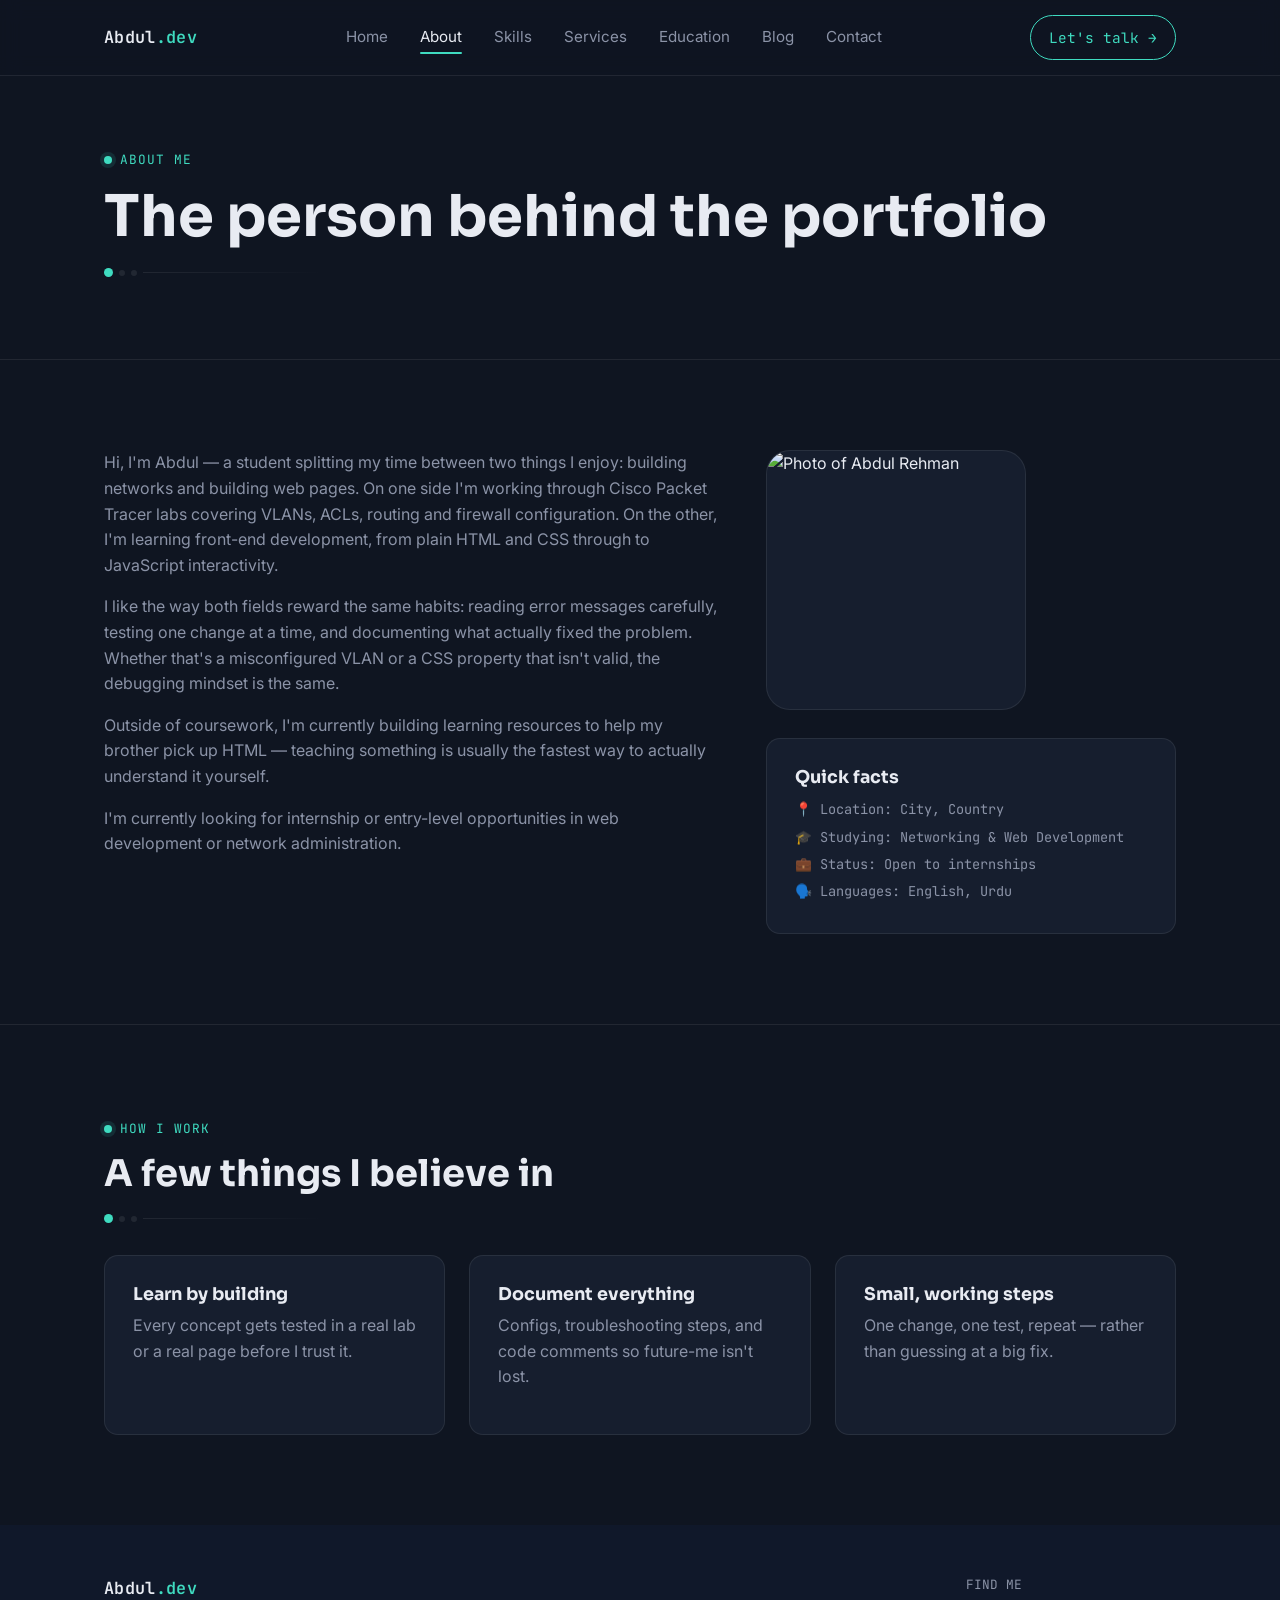
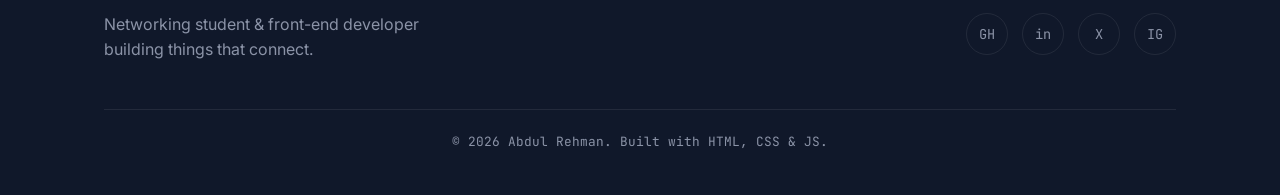
==== about.html @ 0da158cd "pasted the all code of "my protfolio" from claude now just modifcations left" ====
<!DOCTYPE html>
<html lang="en">
<head>
  <meta charset="UTF-8" />
  <meta name="viewport" content="width=device-width, initial-scale=1.0" />
  <title>About — Abdul Rehman</title>
  <meta name="description" content="TODO: short description of the about page" />
  <link rel="preconnect" href="https://fonts.googleapis.com" />
  <link href="https://fonts.googleapis.com/css2?family=Sora:wght@400;600;700;800&family=Inter:wght@400;500;600&family=JetBrains+Mono:wght@400;500&display=swap" rel="stylesheet" />
  <link rel="stylesheet" href="css/style.css" />
</head>
<body>

  <nav class="site-nav">
    <div class="container">
      <a href="index.html" class="logo">Abdul<span>.dev</span></a>
      <ul class="nav-links">
        <li><a href="index.html">Home</a></li>
        <li><a href="about.html">About</a></li>
        <li><a href="skills.html">Skills</a></li>
        <li><a href="services.html">Services</a></li>
        <li><a href="education.html">Education</a></li>
        <li><a href="blog.html">Blog</a></li>
        <li><a href="contact.html">Contact</a></li>
      </ul>
      <a href="contact.html" class="nav-cta">Let's talk →</a>
      <button class="nav-toggle" aria-label="Toggle menu">☰</button>
    </div>
  </nav>

  <header class="hero" style="padding:70px 0 50px;">
    <div class="container">
      <div class="eyebrow">About me</div>
      <!-- TODO: page heading -->
      <h1>The person behind the portfolio</h1>
      <div class="trace"><span></span><span></span><span></span></div>
    </div>
  </header>

  <section>
    <div class="container hero-grid" style="align-items:flex-start;">
      <div>
        <!-- TODO: replace with your real, longer bio (4–6 paragraphs) -->
        <p>
          Hi, I'm Abdul — a student splitting my time between two things I
          enjoy: building networks and building web pages. On one side I'm
          working through Cisco Packet Tracer labs covering VLANs, ACLs,
          routing and firewall configuration. On the other, I'm learning
          front-end development, from plain HTML and CSS through to
          JavaScript interactivity.
        </p>
        <p>
          I like the way both fields reward the same habits: reading error
          messages carefully, testing one change at a time, and documenting
          what actually fixed the problem. Whether that's a misconfigured
          VLAN or a CSS property that isn't valid, the debugging mindset is
          the same.
        </p>
        <p>
          <!-- TODO: mention hobbies, values, or what you're currently learning -->
          Outside of coursework, I'm currently building learning resources
          to help my brother pick up HTML — teaching something is usually
          the fastest way to actually understand it yourself.
        </p>
        <p>
          <!-- TODO: add a short "what I'm looking for" line -->
          I'm currently looking for internship or entry-level opportunities
          in web development or network administration.
        </p>
      </div>

      <div>
        <div class="hero-photo" style="justify-self:start;">
          <div class="frame" style="width:260px;height:260px;">
            <!-- TODO: replace with your photo -->
            <img src="https://placehold.co/500x500/161e2e/8b93a7?text=About+Photo" alt="Photo of Abdul Rehman" />
          </div>
        </div>
        <div class="card" style="margin-top:28px;">
          <h3>Quick facts</h3>
          <ul style="color:var(--text-muted);font-family:var(--font-mono);font-size:.85rem;line-height:2;">
            <!-- TODO: fill in your real details -->
            <li>📍 Location: <!-- TODO -->City, Country</li>
            <li>🎓 Studying: <!-- TODO -->Networking & Web Development</li>
            <li>💼 Status: <!-- TODO -->Open to internships</li>
            <li>🗣️ Languages: <!-- TODO -->English, Urdu</li>
          </ul>
        </div>
      </div>
    </div>
  </section>

  <!-- ============ VALUES / HOW I WORK ============ -->
  <section>
    <div class="container">
      <div class="section-head">
        <div class="eyebrow">How I work</div>
        <h2>A few things I believe in</h2>
        <div class="trace"><span></span><span></span><span></span></div>
      </div>
      <div class="grid grid-3">
        <!-- TODO: edit these to reflect your own working style -->
        <div class="card"><h3>Learn by building</h3><p>Every concept gets tested in a real lab or a real page before I trust it.</p></div>
        <div class="card"><h3>Document everything</h3><p>Configs, troubleshooting steps, and code comments so future-me isn't lost.</p></div>
        <div class="card"><h3>Small, working steps</h3><p>One change, one test, repeat — rather than guessing at a big fix.</p></div>
      </div>
    </div>
  </section>

  <footer>
    <div class="container">
      <div class="footer-grid">
        <div>
          <div class="logo">Abdul<span>.dev</span></div>
          <p style="max-width:32ch;margin-top:10px;">Networking student & front-end developer building things that connect.</p>
        </div>
        <div>
          <p style="color:var(--text-muted);font-family:var(--font-mono);font-size:.8rem;margin-bottom:10px;">FIND ME</p>
          <div class="social-list">
            <a href="#" aria-label="GitHub" target="_blank" rel="noopener">GH</a>
            <a href="#" aria-label="LinkedIn" target="_blank" rel="noopener">in</a>
            <a href="#" aria-label="Twitter / X" target="_blank" rel="noopener">X</a>
            <a href="#" aria-label="Instagram" target="_blank" rel="noopener">IG</a>
          </div>
        </div>
      </div>
      <p class="footer-note">© <span id="year"></span> Abdul Rehman. Built with HTML, CSS & JS.</p>
    </div>
  </footer>

  <script src="js/script.js"></script>
</body>
</html>
---- css/style.css ----
/* ============================================================
   PORTFOLIO STYLESHEET
   Theme: "Network Trace" — built for a networking + web dev student.
   Edit the CSS variables below to reskin the whole site in one place.
   ============================================================ */

:root {
  /* ---- Color tokens (edit these to change the whole palette) ---- */
  --bg: #0f1521;
  --bg-alt: #10182a;
  --surface: #161e2e;
  --surface-2: #1c2740;
  --border: rgba(255, 255, 255, 0.08);
  --text: #e8ebf2;
  --text-muted: #8b93a7;
  --accent: #3fdbc0;       /* cyan — primary accent (links, highlights) */
  --accent-2: #ffb454;     /* amber — secondary accent (tags, timeline) */
  --accent-soft: rgba(63, 219, 192, 0.12);
  --danger: #ff6b6b;

  /* ---- Type tokens ---- */
  --font-display: "Sora", "Segoe UI", sans-serif;
  --font-body: "Inter", "Segoe UI", sans-serif;
  --font-mono: "JetBrains Mono", "Courier New", monospace;

  /* ---- Layout tokens ---- */
  --max-width: 1120px;
  --radius: 14px;
  --radius-sm: 8px;
  --gap: 24px;
  --nav-height: 76px;
}

/* ---------------- Reset ---------------- */
*, *::before, *::after { box-sizing: border-box; }
html { scroll-behavior: smooth; }
body {
  margin: 0;
  background: var(--bg);
  color: var(--text);
  font-family: var(--font-body);
  line-height: 1.6;
  -webkit-font-smoothing: antialiased;
}
img { max-width: 100%; display: block; }
a { color: inherit; text-decoration: none; }
ul { list-style: none; margin: 0; padding: 0; }
h1, h2, h3, h4 { font-family: var(--font-display); line-height: 1.15; margin: 0 0 .5em; }
p { margin: 0 0 1em; color: var(--text-muted); }
:focus-visible { outline: 2px solid var(--accent); outline-offset: 3px; }

.container {
  max-width: var(--max-width);
  margin: 0 auto;
  padding: 0 24px;
}

.eyebrow {
  display: inline-flex;
  align-items: center;
  gap: 8px;
  font-family: var(--font-mono);
  font-size: 0.8rem;
  letter-spacing: 0.08em;
  text-transform: uppercase;
  color: var(--accent);
  margin-bottom: 14px;
}
.eyebrow::before {
  content: "";
  width: 8px; height: 8px;
  border-radius: 50%;
  background: var(--accent);
  box-shadow: 0 0 0 4px var(--accent-soft);
}

/* ---------------- Signature element: network trace divider ----------------
   A small horizontal "traceroute" line with node dots, used under section
   headers. This ties back to the networking/Cisco-lab side of the portfolio. */
.trace {
  display: flex;
  align-items: center;
  gap: 6px;
  width: 100%;
  max-width: 220px;
  margin: 18px 0 32px;
}
.trace span {
  width: 6px; height: 6px;
  border-radius: 50%;
  background: var(--border);
}
.trace span:nth-child(1) { background: var(--accent); width: 9px; height: 9px; }
.trace::after {
  content: "";
  flex: 1;
  height: 1px;
  background: linear-gradient(90deg, var(--border), transparent);
}

/* ---------------- Navigation ---------------- */
.site-nav {
  position: sticky;
  top: 0;
  z-index: 100;
  height: var(--nav-height);
  display: flex;
  align-items: center;
  background: rgba(15, 21, 33, 0.85);
  backdrop-filter: blur(10px);
  border-bottom: 1px solid var(--border);
}
.site-nav .container {
  display: flex;
  align-items: center;
  justify-content: space-between;
  width: 100%;
}
.logo {
  font-family: var(--font-mono);
  font-weight: 600;
  font-size: 1.05rem;
  letter-spacing: 0.02em;
}
.logo span { color: var(--accent); } /* e.g. name.dev> */

.nav-links {
  display: flex;
  gap: 32px;
  font-size: 0.95rem;
}
.nav-links a {
  color: var(--text-muted);
  position: relative;
  padding: 6px 0;
}
.nav-links a:hover, .nav-links a.active { color: var(--text); }
.nav-links a.active::after {
  content: "";
  position: absolute;
  left: 0; right: 0; bottom: -2px;
  height: 2px;
  background: var(--accent);
  border-radius: 2px;
}

.nav-cta {
  display: inline-flex;
  align-items: center;
  gap: 8px;
  padding: 10px 18px;
  border-radius: 999px;
  border: 1px solid var(--accent);
  color: var(--accent);
  font-size: 0.9rem;
  font-family: var(--font-mono);
  transition: background .2s, color .2s;
}
.nav-cta:hover { background: var(--accent); color: #06110f; }

.nav-toggle {
  display: none;
  background: none;
  border: 1px solid var(--border);
  border-radius: 8px;
  width: 40px; height: 40px;
  color: var(--text);
  font-size: 1.2rem;
  cursor: pointer;
}

/* ---------------- Buttons ---------------- */
.btn {
  display: inline-flex;
  align-items: center;
  gap: 10px;
  padding: 14px 26px;
  border-radius: 999px;
  font-family: var(--font-mono);
  font-size: 0.92rem;
  cursor: pointer;
  border: 1px solid transparent;
  transition: transform .15s ease, background .2s, color .2s, border-color .2s;
}
.btn:hover { transform: translateY(-2px); }
.btn-primary { background: var(--accent); color: #06110f; }
.btn-primary:hover { background: #57e6cd; }
.btn-outline { border-color: var(--border); color: var(--text); }
.btn-outline:hover { border-color: var(--accent); color: var(--accent); }

/* ---------------- Hero ---------------- */
.hero {
  position: relative;
  padding: 110px 0 90px;
  overflow: hidden;
  border-bottom: 1px solid var(--border);
}
.hero-grid {
  display: grid;
  grid-template-columns: 1.2fr 0.8fr;
  gap: 48px;
  align-items: center;
}
.hero h1 {
  font-size: clamp(2.4rem, 5vw, 3.6rem);
  margin-bottom: 18px;
}
.hero h1 .highlight { color: var(--accent); }
.hero p.lead { font-size: 1.1rem; max-width: 46ch; }
.hero-actions { display: flex; gap: 16px; margin-top: 32px; flex-wrap: wrap; }

.hero-photo {
  position: relative;
  justify-self: center;
}
.hero-photo .frame {
  width: 300px; height: 300px;
  border-radius: 24px;
  overflow: hidden;
  border: 1px solid var(--border);
  background: var(--surface);
  position: relative;
}
.hero-photo img { width: 100%; height: 100%; object-fit: cover; }
.hero-photo .node-dot {
  position: absolute;
  width: 12px; height: 12px;
  border-radius: 50%;
  background: var(--accent-2);
  box-shadow: 0 0 0 6px rgba(255,180,84,.15);
}
.hero-photo .node-dot.d1 { top: -6px; right: 30px; }
.hero-photo .node-dot.d2 { bottom: 20px; left: -6px; background: var(--accent); box-shadow: 0 0 0 6px var(--accent-soft); }

.hero-tags {
  display: flex;
  gap: 10px;
  flex-wrap: wrap;
  margin-top: 26px;
}
.hero-tags span {
  font-family: var(--font-mono);
  font-size: 0.78rem;
  padding: 6px 12px;
  border-radius: 999px;
  border: 1px solid var(--border);
  color: var(--text-muted);
}

/* ---------------- Sections ---------------- */
section { padding: 90px 0; border-bottom: 1px solid var(--border); }
section:last-of-type { border-bottom: none; }
.section-head { max-width: 640px; margin-bottom: 20px; }
.section-head h2 { font-size: clamp(1.7rem, 3vw, 2.3rem); }

/* ---------------- Cards / grids ---------------- */
.grid {
  display: grid;
  gap: var(--gap);
}
.grid-2 { grid-template-columns: repeat(2, 1fr); }
.grid-3 { grid-template-columns: repeat(3, 1fr); }
.grid-4 { grid-template-columns: repeat(4, 1fr); }

.card {
  background: var(--surface);
  border: 1px solid var(--border);
  border-radius: var(--radius);
  padding: 28px;
  transition: border-color .2s, transform .2s;
}
.card:hover { border-color: var(--accent); transform: translateY(-4px); }
.card .icon {
  width: 44px; height: 44px;
  border-radius: 10px;
  background: var(--accent-soft);
  color: var(--accent);
  display: flex; align-items: center; justify-content: center;
  font-family: var(--font-mono);
  margin-bottom: 18px;
}
.card h3 { font-size: 1.1rem; }

/* ---------------- Skills ---------------- */
.skill-row {
  display: flex;
  justify-content: space-between;
  align-items: center;
  gap: 16px;
  margin-bottom: 22px;
  font-family: var(--font-mono);
  font-size: 0.9rem;
}
.skill-bar-track {
  flex: 1;
  height: 8px;
  border-radius: 999px;
  background: var(--surface-2);
  overflow: hidden;
}
.skill-bar-fill {
  height: 100%;
  border-radius: 999px;
  background: linear-gradient(90deg, var(--accent), var(--accent-2));
}
.tool-pill {
  font-family: var(--font-mono);
  font-size: 0.82rem;
  padding: 8px 14px;
  border-radius: 999px;
  border: 1px solid var(--border);
  color: var(--text-muted);
}

/* ---------------- Timeline (education) ---------------- */
.timeline { position: relative; margin-left: 10px; }
.timeline::before {
  content: "";
  position: absolute;
  left: 5px; top: 0; bottom: 0;
  width: 1px;
  background: var(--border);
}
.timeline-item {
  position: relative;
  padding-left: 34px;
  margin-bottom: 40px;
}
.timeline-item::before {
  content: "";
  position: absolute;
  left: 0; top: 4px;
  width: 11px; height: 11px;
  border-radius: 50%;
  background: var(--bg);
  border: 2px solid var(--accent);
}
.timeline-item .when {
  font-family: var(--font-mono);
  font-size: 0.82rem;
  color: var(--accent-2);
}

/* ---------------- Blog / articles ---------------- */
.post-card img { border-radius: var(--radius-sm) var(--radius-sm) 0 0; aspect-ratio: 16/10; object-fit: cover; }
.post-card { padding: 0; overflow: hidden; }
.post-card .post-body { padding: 22px; }
.post-meta {
  font-family: var(--font-mono);
  font-size: 0.78rem;
  color: var(--text-muted);
  margin-bottom: 10px;
}

/* ---------------- Contact / forms ---------------- */
.contact-grid { grid-template-columns: 1fr 1fr; align-items: start; }
.field { margin-bottom: 18px; }
.field label {
  display: block;
  font-family: var(--font-mono);
  font-size: 0.8rem;
  color: var(--text-muted);
  margin-bottom: 8px;
}
.field input, .field textarea {
  width: 100%;
  background: var(--surface);
  border: 1px solid var(--border);
  border-radius: var(--radius-sm);
  padding: 12px 14px;
  color: var(--text);
  font-family: var(--font-body);
  font-size: 0.95rem;
}
.field input:focus, .field textarea:focus { border-color: var(--accent); }

.social-list { display: flex; gap: 14px; margin-top: 18px; }
.social-list a {
  width: 42px; height: 42px;
  border-radius: 50%;
  border: 1px solid var(--border);
  display: flex; align-items: center; justify-content: center;
  font-family: var(--font-mono);
  font-size: 0.85rem;
  color: var(--text-muted);
  transition: border-color .2s, color .2s;
}
.social-list a:hover { border-color: var(--accent); color: var(--accent); }

/* ---------------- Footer ---------------- */
footer {
  padding: 50px 0 30px;
  background: var(--bg-alt);
}
.footer-grid {
  display: flex;
  justify-content: space-between;
  flex-wrap: wrap;
  gap: 24px;
  margin-bottom: 30px;
}
.footer-note {
  font-family: var(--font-mono);
  font-size: 0.8rem;
  color: var(--text-muted);
  text-align: center;
  border-top: 1px solid var(--border);
  padding-top: 22px;
}

/* ---------------- Responsive ---------------- */
@media (max-width: 860px) {
  .hero-grid { grid-template-columns: 1fr; }
  .hero-photo { order: -1; }
  .grid-2, .grid-3, .grid-4 { grid-template-columns: repeat(2, 1fr); }
  .contact-grid { grid-template-columns: 1fr; }
}
@media (max-width: 620px) {
  .nav-links, .nav-cta { display: none; }
  .nav-toggle { display: block; }
  .nav-links.open {
    display: flex;
    flex-direction: column;
    position: absolute;
    top: var(--nav-height);
    left: 0; right: 0;
    background: var(--bg);
    padding: 20px 24px;
    border-bottom: 1px solid var(--border);
    gap: 18px;
  }
  .grid-2, .grid-3, .grid-4 { grid-template-columns: 1fr; }
  section { padding: 60px 0; }
}
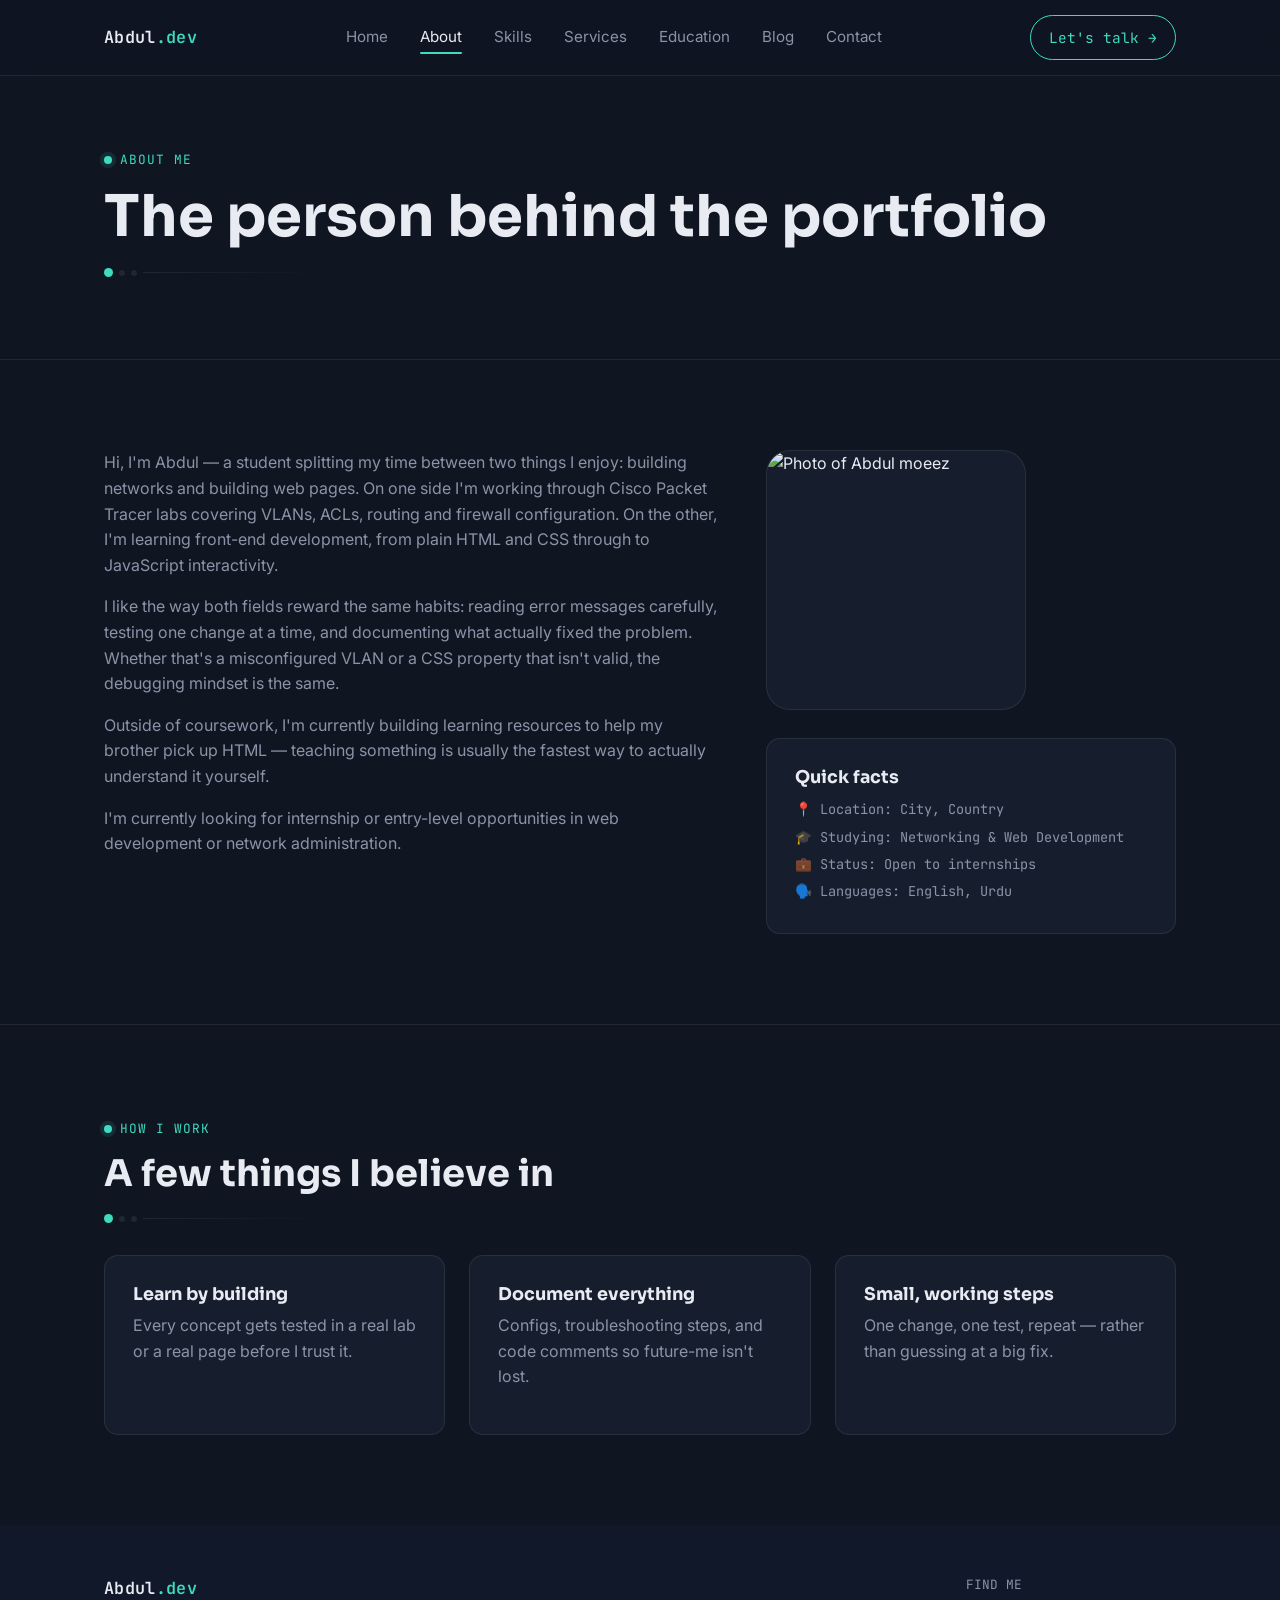
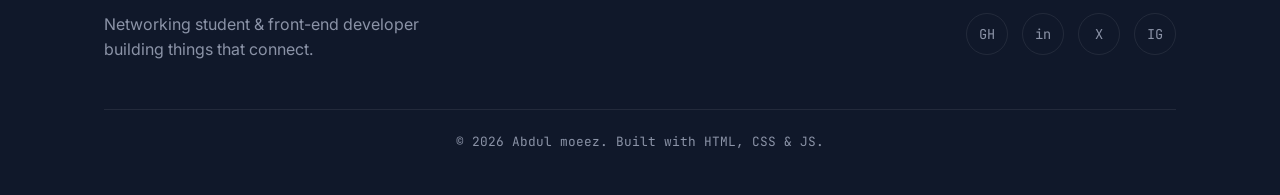
==== commit 3bda531f: "Fix CSS and JS paths" ====
--- a/about.html
+++ b/about.html
@@ -3,7 +3,7 @@
 <head>
   <meta charset="UTF-8" />
   <meta name="viewport" content="width=device-width, initial-scale=1.0" />
-  <title>About — Abdul Rehman</title>
+  <title>About — Abdul moeez</title>
   <meta name="description" content="TODO: short description of the about page" />
   <link rel="preconnect" href="https://fonts.googleapis.com" />
   <link href="https://fonts.googleapis.com/css2?family=Sora:wght@400;600;700;800&family=Inter:wght@400;500;600&family=JetBrains+Mono:wght@400;500&display=swap" rel="stylesheet" />
@@ -73,7 +73,7 @@
         <div class="hero-photo" style="justify-self:start;">
           <div class="frame" style="width:260px;height:260px;">
             <!-- TODO: replace with your photo -->
-            <img src="https://placehold.co/500x500/161e2e/8b93a7?text=About+Photo" alt="Photo of Abdul Rehman" />
+            <img src="https://placehold.co/500x500/161e2e/8b93a7?text=About+Photo" alt="Photo of Abdul moeez" />
           </div>
         </div>
         <div class="card" style="margin-top:28px;">
@@ -124,7 +124,7 @@
           </div>
         </div>
       </div>
-      <p class="footer-note">© <span id="year"></span> Abdul Rehman. Built with HTML, CSS & JS.</p>
+      <p class="footer-note">© <span id="year"></span> Abdul moeez. Built with HTML, CSS & JS.</p>
     </div>
   </footer>
 
